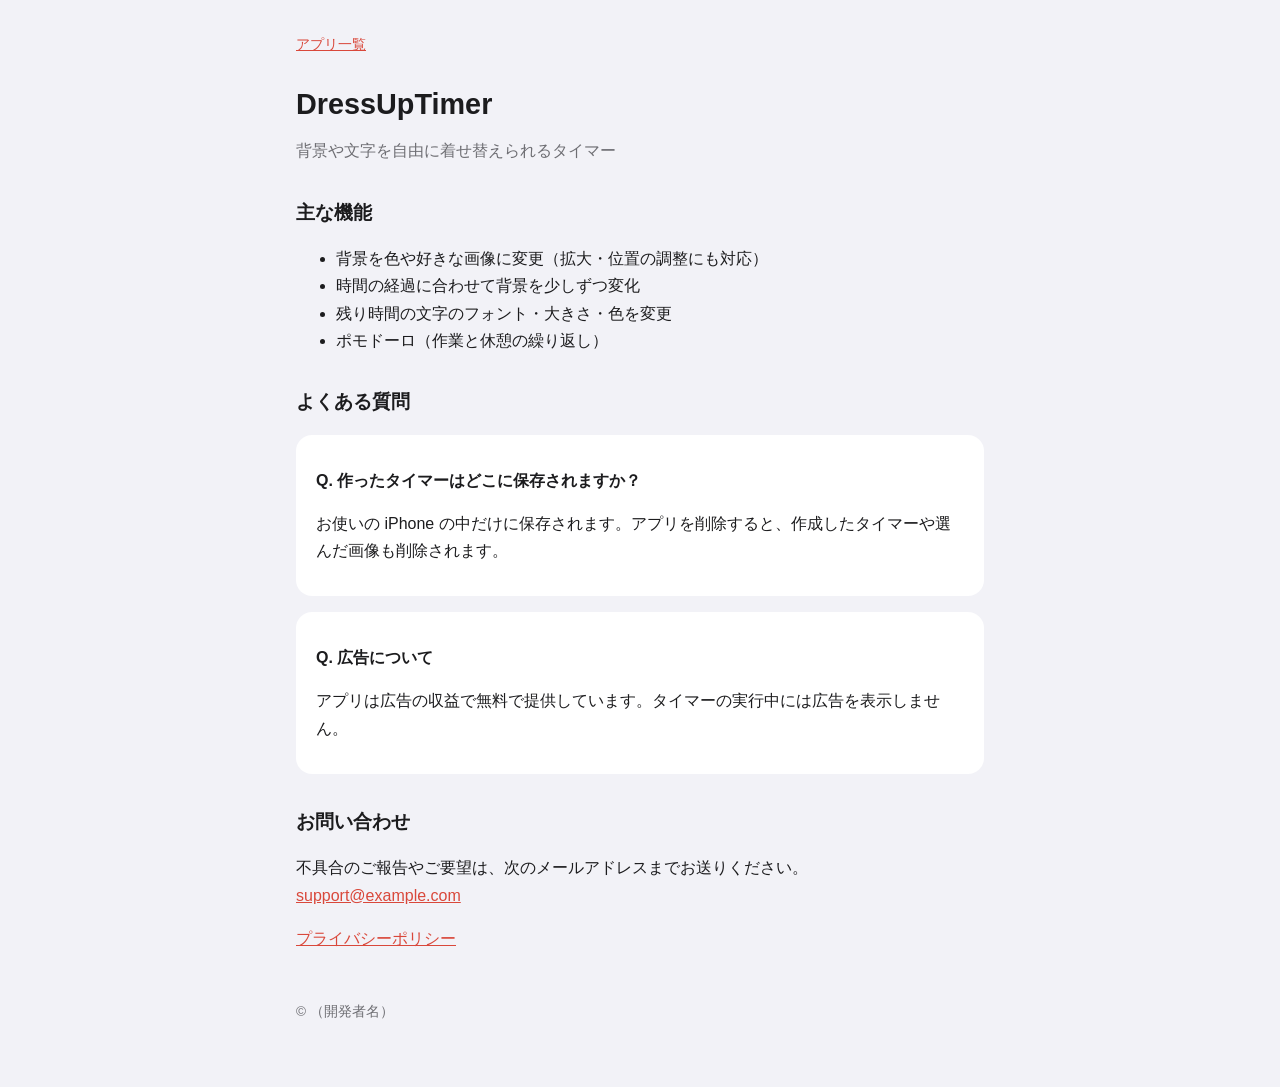
==== dress-up-timer/index.html @ 7db57dac "Add support site, privacy policy and app-ads.txt for DressUpTimer Co-Authored-By: Claude Opus 5.5 <n" ====
<!doctype html>
<html lang="ja">
<head>
  <meta charset="utf-8">
  <meta name="viewport" content="width=device-width, initial-scale=1">
  <title>DressUpTimer サポート</title>
  <link rel="stylesheet" href="/style.css">
</head>
<body>
  <main>
    <nav><a href="/">アプリ一覧</a></nav>
    <h1>DressUpTimer</h1>
    <p class="lead">背景や文字を自由に着せ替えられるタイマー</p>

    <h2>主な機能</h2>
    <ul>
      <li>背景を色や好きな画像に変更（拡大・位置の調整にも対応）</li>
      <li>時間の経過に合わせて背景を少しずつ変化</li>
      <li>残り時間の文字のフォント・大きさ・色を変更</li>
      <li>ポモドーロ（作業と休憩の繰り返し）</li>
    </ul>

    <h2>よくある質問</h2>
    <div class="card">
      <p><strong>Q. 作ったタイマーはどこに保存されますか？</strong></p>
      <p>お使いの iPhone の中だけに保存されます。アプリを削除すると、作成したタイマーや選んだ画像も削除されます。</p>
    </div>
    <div class="card">
      <p><strong>Q. 広告について</strong></p>
      <p>アプリは広告の収益で無料で提供しています。タイマーの実行中には広告を表示しません。</p>
    </div>

    <h2>お問い合わせ</h2>
    <!-- TODO: 問い合わせ先のメールアドレスを入れる -->
    <p>不具合のご報告やご要望は、次のメールアドレスまでお送りください。<br>
      <a href="mailto:support@example.com">support@example.com</a></p>

    <p><a href="/dress-up-timer/privacy.html">プライバシーポリシー</a></p>

    <footer>&copy; （開発者名）</footer>
  </main>
</body>
</html>
---- style.css ----
:root {
  color-scheme: light dark;
  --text: #1c1c1e;
  --sub: #6e6e73;
  --bg: #f2f2f7;
  --card: #ffffff;
  --accent: #d9483b;
}

@media (prefers-color-scheme: dark) {
  :root {
    --text: #f2f2f7;
    --sub: #a1a1a6;
    --bg: #000000;
    --card: #1c1c1e;
  }
}

* {
  box-sizing: border-box;
}

body {
  margin: 0;
  font-family: -apple-system, BlinkMacSystemFont, "Hiragino Sans", "Noto Sans JP", sans-serif;
  line-height: 1.7;
  color: var(--text);
  background: var(--bg);
}

main {
  max-width: 720px;
  margin: 0 auto;
  padding: 32px 16px 64px;
}

h1 {
  font-size: 1.8rem;
  margin: 0 0 8px;
}

h2 {
  font-size: 1.2rem;
  margin: 32px 0 8px;
}

p,
li {
  color: var(--text);
}

.lead {
  color: var(--sub);
  margin-top: 0;
}

.card {
  background: var(--card);
  border-radius: 16px;
  padding: 16px 20px;
  margin: 16px 0;
}

a {
  color: var(--accent);
}

nav {
  margin-bottom: 24px;
  font-size: 0.9rem;
}

footer {
  margin-top: 48px;
  font-size: 0.85rem;
  color: var(--sub);
}
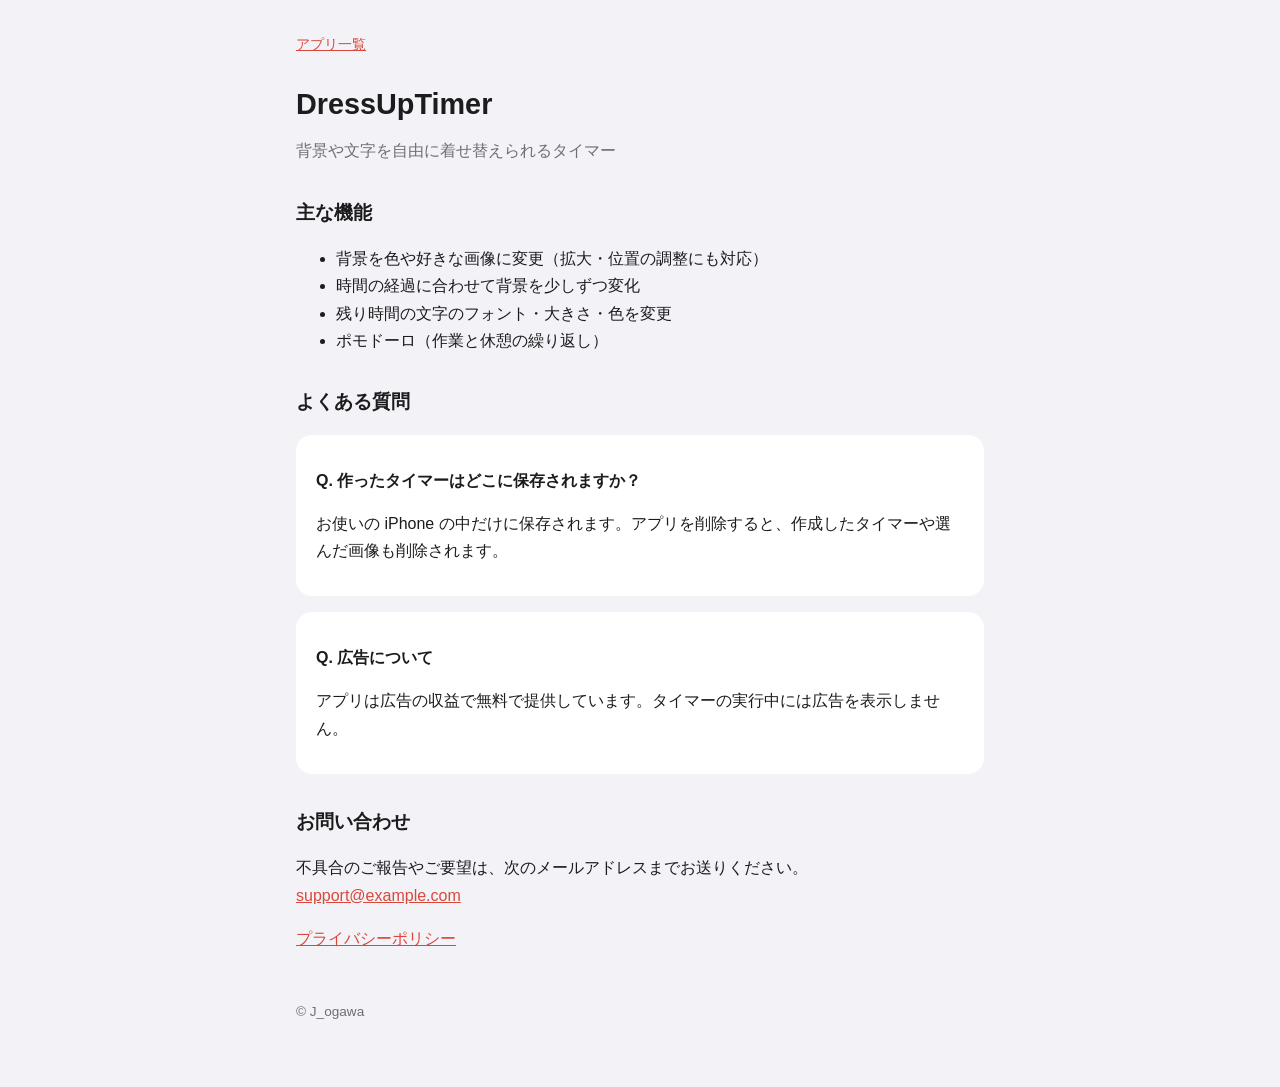
==== commit 14d76462: "Fill in developer name, policy date and AdMob publisher ID Co-Authored-By: Claude Opus 5.5 <noreply@" ====
--- a/dress-up-timer/index.html
+++ b/dress-up-timer/index.html
@@ -37,7 +37,7 @@
 
     <p><a href="/dress-up-timer/privacy.html">プライバシーポリシー</a></p>
 
-    <footer>&copy; （開発者名）</footer>
+    <footer>&copy; J_ogawa</footer>
   </main>
 </body>
 </html>
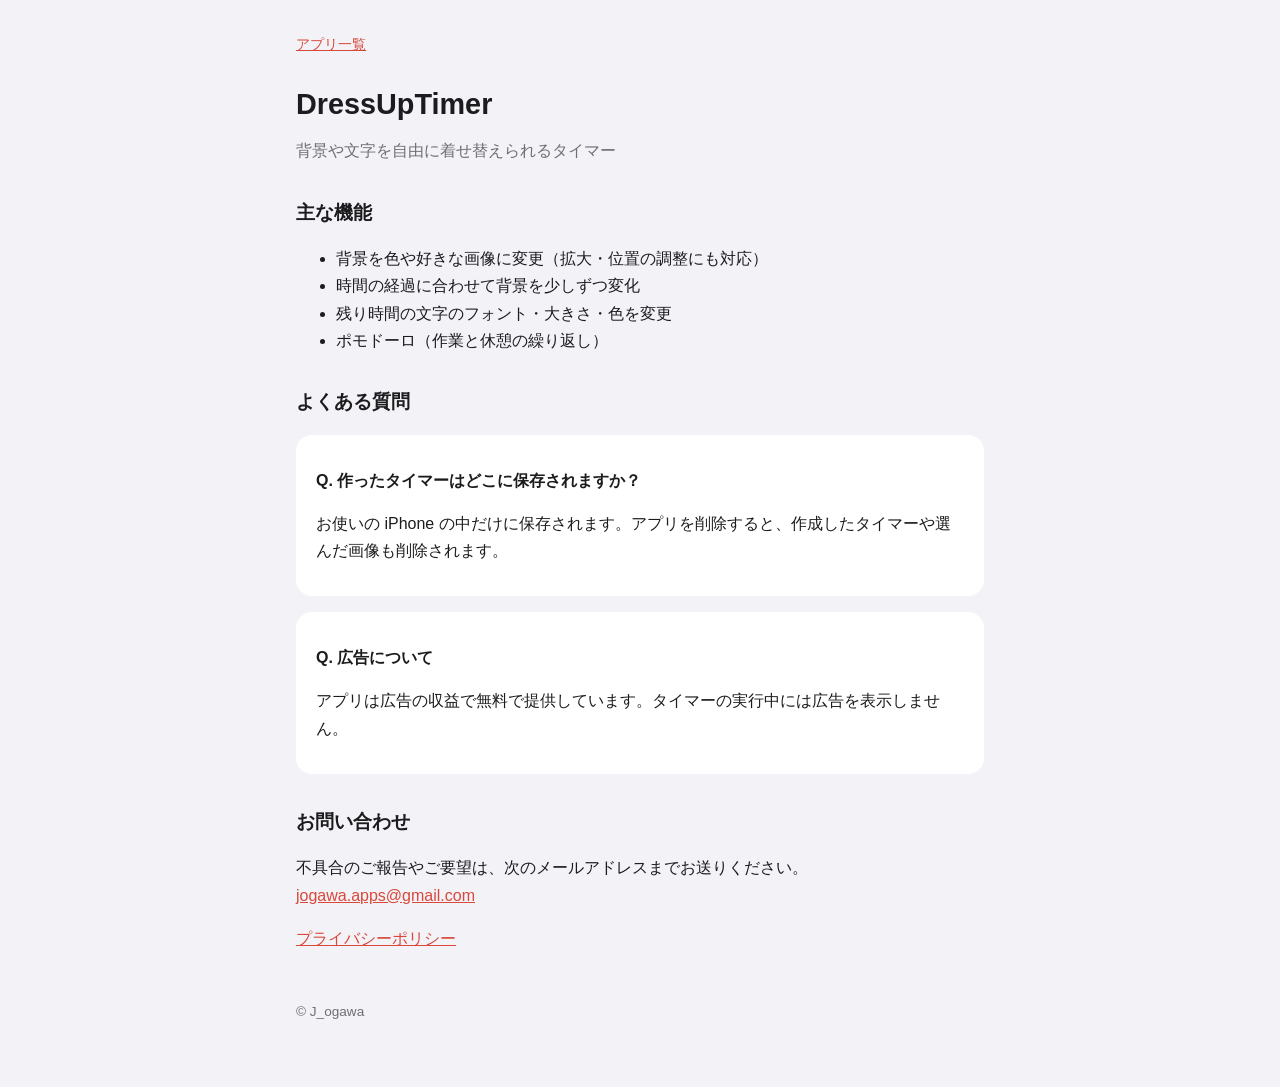
==== commit 0a26d5ff: "Add support email address Co-Authored-By: Claude Opus 5.5 <noreply@anthropic.com>" ====
--- a/dress-up-timer/index.html
+++ b/dress-up-timer/index.html
@@ -31,9 +31,8 @@
     </div>
 
     <h2>お問い合わせ</h2>
-    <!-- TODO: 問い合わせ先のメールアドレスを入れる -->
     <p>不具合のご報告やご要望は、次のメールアドレスまでお送りください。<br>
-      <a href="mailto:support@example.com">support@example.com</a></p>
+      <a href="mailto:jogawa.apps@gmail.com">jogawa.apps@gmail.com</a></p>
 
     <p><a href="/dress-up-timer/privacy.html">プライバシーポリシー</a></p>
 
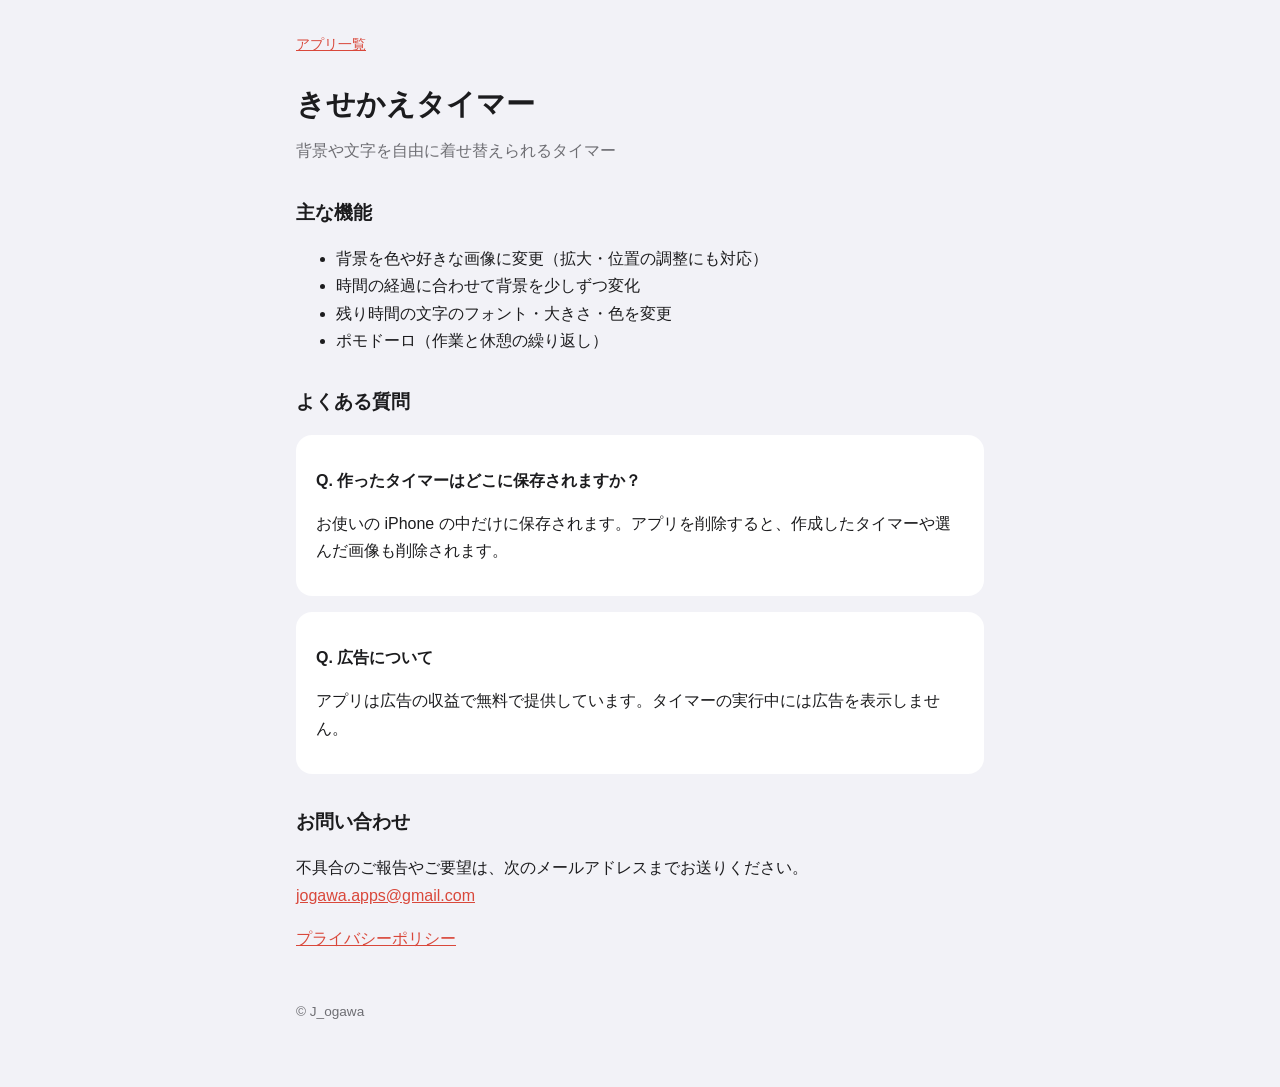
==== commit d81fe6bd: "Rename the app to きせかえタイマー on the site Co-Authored-By: Claude Opus 5.5 <noreply@anthropic.com>" ====
--- a/dress-up-timer/index.html
+++ b/dress-up-timer/index.html
@@ -3,13 +3,13 @@
 <head>
   <meta charset="utf-8">
   <meta name="viewport" content="width=device-width, initial-scale=1">
-  <title>DressUpTimer サポート</title>
+  <title>きせかえタイマー サポート</title>
   <link rel="stylesheet" href="/style.css">
 </head>
 <body>
   <main>
     <nav><a href="/">アプリ一覧</a></nav>
-    <h1>DressUpTimer</h1>
+    <h1>きせかえタイマー</h1>
     <p class="lead">背景や文字を自由に着せ替えられるタイマー</p>
 
     <h2>主な機能</h2>
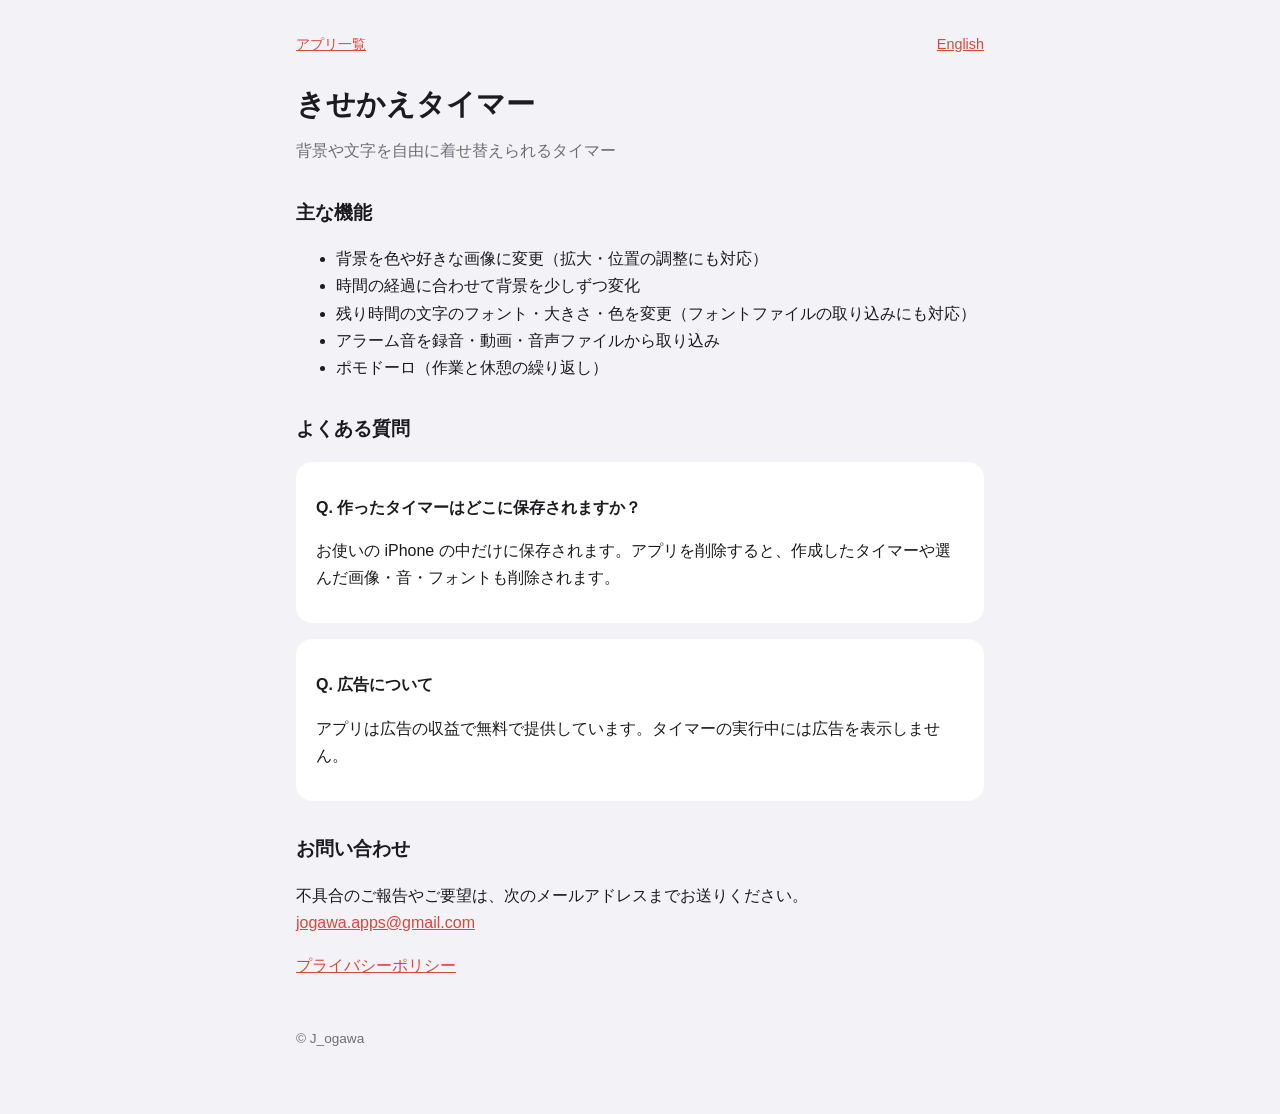
==== commit 601b40c8: "Add English support page and privacy policy; mention microphone and imported sounds/fonts Co-Authore" ====
--- a/dress-up-timer/index.html
+++ b/dress-up-timer/index.html
@@ -8,7 +8,7 @@
 </head>
 <body>
   <main>
-    <nav><a href="/">アプリ一覧</a></nav>
+    <nav><a href="/">アプリ一覧</a><span class="lang"><a href="/en/dress-up-timer/">English</a></span></nav>
     <h1>きせかえタイマー</h1>
     <p class="lead">背景や文字を自由に着せ替えられるタイマー</p>
 
@@ -16,14 +16,15 @@
     <ul>
       <li>背景を色や好きな画像に変更（拡大・位置の調整にも対応）</li>
       <li>時間の経過に合わせて背景を少しずつ変化</li>
-      <li>残り時間の文字のフォント・大きさ・色を変更</li>
+      <li>残り時間の文字のフォント・大きさ・色を変更（フォントファイルの取り込みにも対応）</li>
+      <li>アラーム音を録音・動画・音声ファイルから取り込み</li>
       <li>ポモドーロ（作業と休憩の繰り返し）</li>
     </ul>
 
     <h2>よくある質問</h2>
     <div class="card">
       <p><strong>Q. 作ったタイマーはどこに保存されますか？</strong></p>
-      <p>お使いの iPhone の中だけに保存されます。アプリを削除すると、作成したタイマーや選んだ画像も削除されます。</p>
+      <p>お使いの iPhone の中だけに保存されます。アプリを削除すると、作成したタイマーや選んだ画像・音・フォントも削除されます。</p>
     </div>
     <div class="card">
       <p><strong>Q. 広告について</strong></p>
--- a/style.css
+++ b/style.css
@@ -75,3 +75,7 @@
   font-size: 0.85rem;
   color: var(--sub);
 }
+
+.lang {
+  float: right;
+}
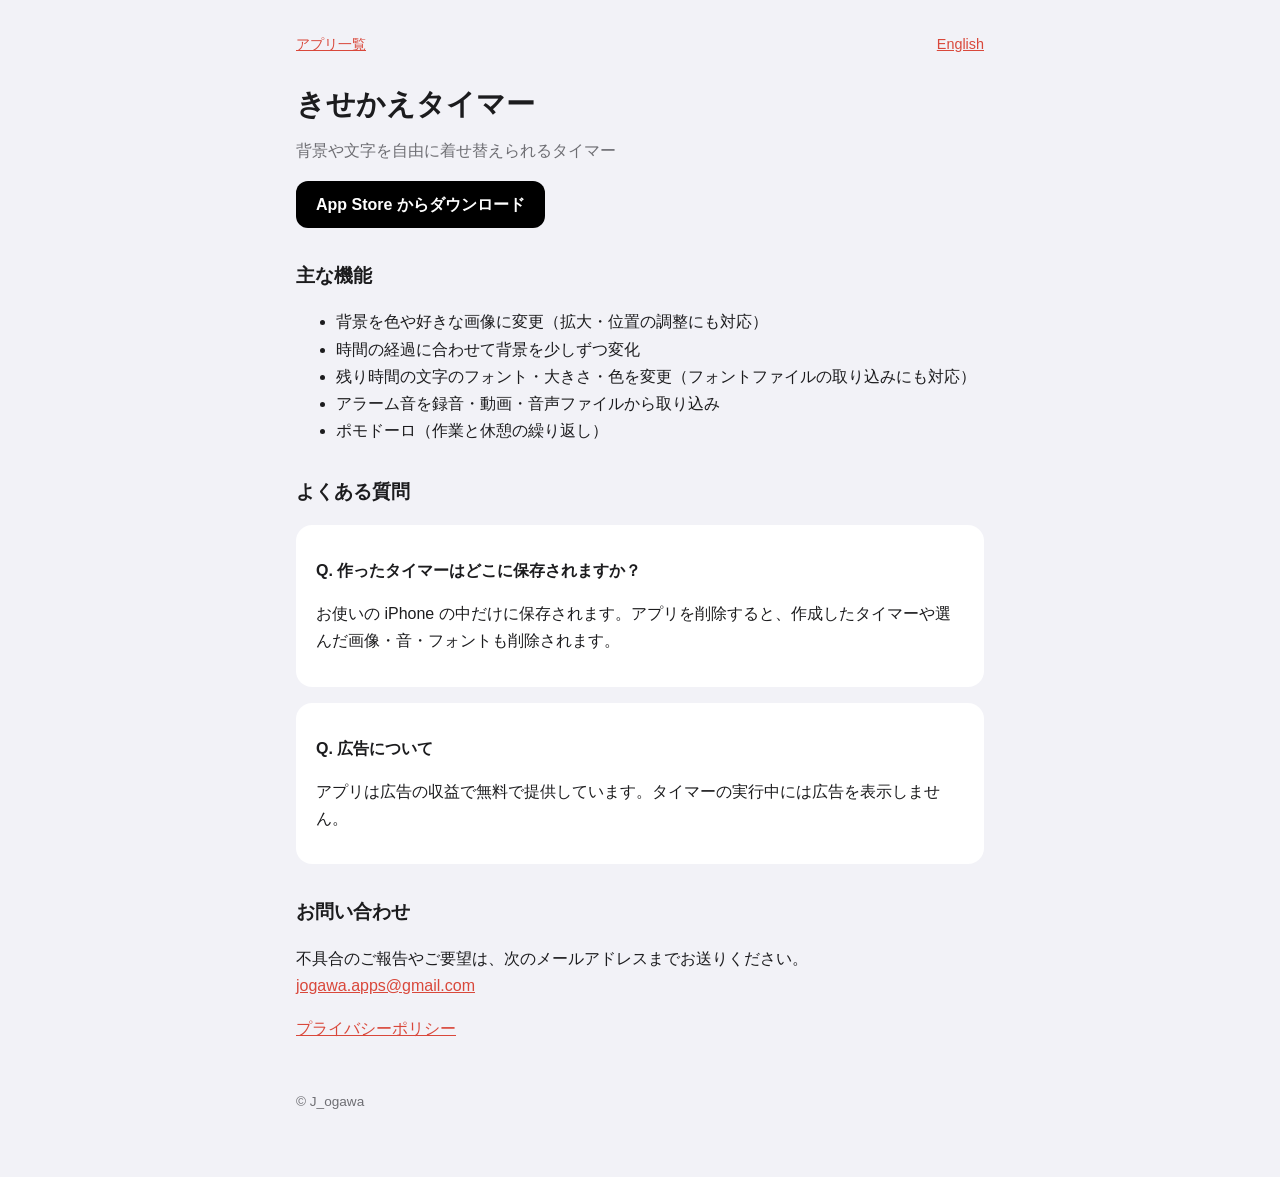
==== commit c0916e3a: "Link to the App Store and add app-ads.txt under /en/ The app is now on the App Store, so link to it " ====
--- a/dress-up-timer/index.html
+++ b/dress-up-timer/index.html
@@ -11,6 +11,7 @@
     <nav><a href="/">アプリ一覧</a><span class="lang"><a href="/en/dress-up-timer/">English</a></span></nav>
     <h1>きせかえタイマー</h1>
     <p class="lead">背景や文字を自由に着せ替えられるタイマー</p>
+    <p><a class="store-button" href="https://apps.apple.com/jp/app/id6818122228">App Store からダウンロード</a></p>
 
     <h2>主な機能</h2>
     <ul>
--- a/style.css
+++ b/style.css
@@ -79,3 +79,20 @@
 .lang {
   float: right;
 }
+
+/* App Store へのリンクのボタン */
+.store-button {
+  display: inline-block;
+  padding: 10px 20px;
+  border-radius: 12px;
+  background: #000;
+  color: #fff;
+  font-weight: 600;
+  text-decoration: none;
+}
+@media (prefers-color-scheme: dark) {
+  .store-button {
+    background: #fff;
+    color: #000;
+  }
+}
